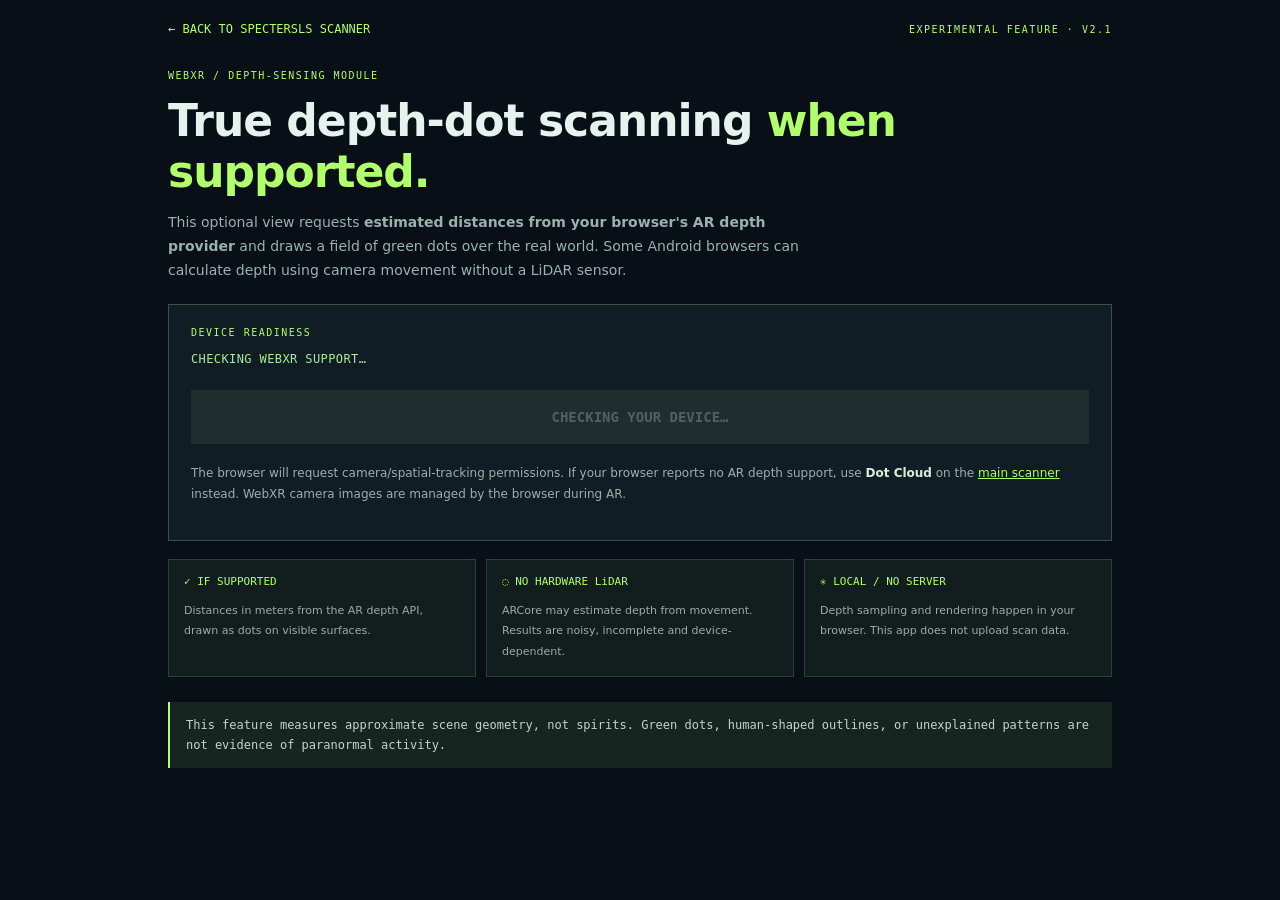
==== depth.html @ 1e39b48e "Add experimental depth-sensing screen and truthful device capability messaging" ====
<!doctype html>
<html lang="en">
<head>
<meta charset="utf-8"><meta name="viewport" content="width=device-width,initial-scale=1,viewport-fit=cover">
<meta name="theme-color" content="#090f17"><title>SpecterSLS · Experimental AR Depth</title>
<link rel="icon" href="./icon.svg"><link rel="stylesheet" href="./styles.css"><link rel="manifest" href="./manifest.webmanifest">
<style>
.depth-app{max-width:980px;margin:auto;padding:22px 18px 40px}.depth-nav{display:flex;align-items:center;justify-content:space-between;flex-wrap:wrap;gap:12px;margin-bottom:28px}.depth-nav a{color:#b1ff6b;font:12px var(--mono);text-decoration:none}.depth-head h1{font-size:clamp(26px,5vw,44px);letter-spacing:-1px;margin:12px 0}.depth-head p{color:#99b3ac;line-height:1.7;max-width:660px;font-size:14px}.depth-card{background:#111d24;border:1px solid #365148;padding:22px;margin-top:22px}.depth-status{font:12px var(--mono);letter-spacing:.4px;color:#a7ec9b;line-height:1.6}.depth-start{display:block;min-height:54px;border:0;background:#b1ff6b;color:#13200e;padding:0 30px;font:800 14px var(--mono);margin-top:20px;width:100%}.depth-start:disabled{background:#34413b;color:#a1b1ab}.depth-instructions{margin-top:19px;line-height:1.8;color:#9faea9;font-size:12px}.depth-instructions strong{color:#d9f0d8}.depth-explainer{display:grid;grid-template-columns:repeat(3,minmax(0,1fr));gap:10px;margin-top:18px}.depth-mini{border:1px solid #294237;padding:15px;background:#111e1d}.depth-mini strong{display:block;font:11px var(--mono);color:#b1ff6b;margin-bottom:11px}.depth-mini span{font-size:11px;color:#9baca9;line-height:1.6}.depth-hint{margin-top:25px;border-left:2px solid #b1ff6b;padding:13px 16px;background:#172521;font:12px/1.7 var(--mono);color:#c2d4cb}
#xrOverlay{position:fixed;inset:0;pointer-events:none;display:none;color:#b1ff6b}#xrOverlay.active{display:block}.xr-controls{pointer-events:auto;position:absolute;top:max(20px,env(safe-area-inset-top));left:14px;right:14px;display:flex;align-items:center;justify-content:space-between;gap:12px}.xr-panel{background:#06150edc;border:1px solid #87dc65;padding:12px;font:12px var(--mono);max-width:260px}.xr-panel strong,.xr-panel small{display:block}.xr-panel small{font:10px/1.6 var(--mono);color:#c5dfbd;margin-top:5px}#xrExit{min-height:46px;border:1px solid #b1ff6b;background:#0a271bdc;color:#d0ffc3;font:12px var(--mono);padding:0 14px}
#xrTip{position:absolute;bottom:max(22px,env(safe-area-inset-bottom));left:14px;right:14px;background:#0b1e16bf;border:1px solid #3d7043;padding:12px;text-align:center;font:11px/1.5 var(--mono)}
@media(max-width:650px){.depth-explainer{grid-template-columns:1fr}.depth-app{padding:18px 12px 30px}}
</style>
<script src="./depth.js" defer></script>
</head>
<body>
<main class="depth-app">
<nav class="depth-nav"><a href="./">← BACK TO SPECTERSLS SCANNER</a><span class="eyebrow">EXPERIMENTAL FEATURE · V2.1</span></nav>
<header class="depth-head">
<span class="eyebrow">WEBXR / DEPTH-SENSING MODULE</span>
<h1>True depth-dot scanning <span style="color:var(--lime)">when supported.</span></h1>
<p>This optional view requests <strong>estimated distances from your browser's AR depth provider</strong> and draws a field of green dots over the real world. Some Android browsers can calculate depth using camera movement without a LiDAR sensor.</p>
</header>
<section class="depth-card">
<div class="eyebrow">DEVICE READINESS</div>
<p class="depth-status" id="xrStatus" role="status">CHECKING WEBXR SUPPORT…</p>
<button id="xrStart" class="depth-start" type="button" disabled>CHECKING YOUR DEVICE…</button>
<p class="depth-instructions">The browser will request camera/spatial-tracking permissions. If your browser reports no AR depth support, use <strong>Dot Cloud</strong> on the <a href="./" style="color:var(--lime)">main scanner</a> instead. WebXR camera images are managed by the browser during AR.</p>
</section>
<div class="depth-explainer">
<div class="depth-mini"><strong>✓ IF SUPPORTED</strong><span>Distances in meters from the AR depth API, drawn as dots on visible surfaces.</span></div>
<div class="depth-mini"><strong>◌ NO HARDWARE LiDAR</strong><span>ARCore may estimate depth from movement. Results are noisy, incomplete and device-dependent.</span></div>
<div class="depth-mini"><strong>✳ LOCAL / NO SERVER</strong><span>Depth sampling and rendering happen in your browser. This app does not upload scan data.</span></div>
</div>
<div class="depth-hint">This feature measures approximate scene geometry, not spirits. Green dots, human-shaped outlines, or unexplained patterns are not evidence of paranormal activity.</div>
<canvas id="xrCanvas" hidden aria-hidden="true"></canvas>
</main>
<div id="xrOverlay" aria-live="off">
<div class="xr-controls"><div class="xr-panel"><strong>◉ REAL AR DEPTH</strong><small id="xrMetrics">WAITING FOR DEPTH MAP</small></div><button type="button" id="xrExit">EXIT AR</button></div>
<div id="xrTip">Slowly pan across the scene to help the AR system estimate distances.</div>
</div>
</body></html>
---- styles.css ----
:root{color-scheme:dark;--bg:#090f17;--card:#111c24;--card2:#16232a;--border:#2c3e43;--text:#e5f2ee;--soft:#98aaa9;--lime:#b1ff6b;--red:#f26e71;--mono:ui-monospace,SFMono-Regular,Consolas,monospace}
*{box-sizing:border-box}html,body{margin:0;min-height:100%;background:var(--bg);color:var(--text);font-family:Inter,system-ui,-apple-system,Segoe UI,sans-serif}button,input,textarea,select{font:inherit}button{cursor:pointer}button:disabled{opacity:.45;cursor:not-allowed}button:focus-visible,input:focus-visible,select:focus-visible{outline:2px solid var(--lime);outline-offset:3px}[hidden]{display:none!important}a{color:inherit}
.app-shell{max-width:1500px;margin:0 auto;padding:0 clamp(12px,3vw,36px)}
.header{height:83px;display:flex;justify-content:space-between;align-items:center;border-bottom:1px solid var(--border);gap:15px}
.brand{display:flex;align-items:center;gap:12px;text-decoration:none}.mark{height:41px;width:41px;border:1px solid var(--lime);display:grid;place-items:center;clip-path:polygon(12% 0,88% 0,100% 12%,100% 88%,88% 100%,12% 100%,0 88%,0 12%)}.mark-inner{height:17px;width:17px;border:2px solid var(--lime);border-radius:50%;position:relative}.mark-inner:after{content:"";position:absolute;inset:5px;background:var(--lime)}
.brand-stack{display:grid;gap:6px}.brand-name{font-size:21px;font-weight:900;letter-spacing:1.8px}.brand-name span{color:var(--lime)}.brand-name small{color:var(--soft);font:11px var(--mono)}.brand-tagline{font:9px var(--mono);color:var(--soft);letter-spacing:1.3px}
.header-meta{display:flex;align-items:center;gap:18px;font:10px var(--mono);letter-spacing:1px}.server-status{color:var(--lime)}.online-dot,.tiny-light{color:var(--lime)}.online-dot{display:inline-block;width:6px;height:6px;background:var(--lime);border-radius:50%;margin-right:7px}.head-build{color:#7d9294}.header-install{background:#213b24;color:var(--lime);border:1px solid #46754a;padding:8px 12px;font:10px var(--mono)}
.app-grid{display:grid;grid-template-columns:minmax(0,1.78fr) minmax(310px,.82fr);gap:24px;padding:29px 0 36px}.work,.sidebar{min-width:0}.work-head{display:flex;justify-content:space-between;align-items:center;gap:18px;margin-bottom:22px}.work-head h1{margin:9px 0 7px;font-size:clamp(24px,3vw,36px);letter-spacing:-1px}.work-head p{margin:0;color:var(--soft);font-size:12px;line-height:1.5}.eyebrow{color:var(--lime);font:10px var(--mono);letter-spacing:1.5px}.eyebrow-bar{display:inline-block;width:17px;height:1px;vertical-align:middle;background:var(--lime)}.crumb{color:#718789}.subtitle-icon{font-size:17px;color:var(--lime)}.work-head-status{display:grid;gap:10px;justify-items:end}.state-badge{border:1px solid var(--border);padding:9px 12px;font:11px var(--mono);letter-spacing:1px;color:var(--soft);white-space:nowrap}.state-badge i{height:7px;width:7px;display:inline-block;border-radius:50%;background:#839594;margin-right:6px}.state-badge.active{color:var(--lime);border-color:#537b47}.state-badge.active i{background:var(--lime)}.state-badge.recording{color:var(--red);border-color:var(--red)}.state-badge.recording i{background:var(--red)}.session-identifier{color:#839b9a;font:9px var(--mono);max-width:170px;overflow:hidden;text-overflow:ellipsis;white-space:nowrap}
.stage{height:clamp(360px,39vw,570px);position:relative;overflow:hidden;border:1px solid #416157;background:radial-gradient(circle at center,#14282a,#0a1118 65%);isolation:isolate}.stage video{display:none}.stage canvas{position:absolute;inset:0;width:100%;height:100%}.stage-grid{pointer-events:none;position:absolute;inset:0;background:repeating-linear-gradient(90deg,transparent 0 64px,#84a89810 65px),repeating-linear-gradient(0deg,transparent 0 64px,#84a89810 65px);opacity:.7}.stage-scan{position:absolute;z-index:1;inset:0;pointer-events:none;background:repeating-linear-gradient(0deg,transparent 0 3px,#00000015 4px)}.frame-edge{position:absolute;z-index:3;width:23px;height:23px;border-color:var(--lime);border-style:solid}.top-left{top:17px;left:17px;border-width:2px 0 0 2px}.top-right{top:17px;right:17px;border-width:2px 2px 0 0}.bottom-left{bottom:17px;left:17px;border-width:0 0 2px 2px}.bottom-right{bottom:17px;right:17px;border-width:0 2px 2px 0}.hud{position:absolute;z-index:4;left:32px;right:32px;display:flex;justify-content:space-between;align-items:center;gap:12px;font:10px var(--mono);text-shadow:0 1px 5px #000;color:#c3ffac}.hud-top{top:27px}.hud-bottom{bottom:26px;color:#bdcfbf}.hud-tag{display:flex;gap:8px;align-items:center}.hud-pipe{color:#7eaaa0}.red-led{display:inline-block;width:7px;height:7px;border-radius:50%;background:#537060}.state-badge.recording ~ .red-led,.red-led.recording{background:var(--red)}.square-signal{color:var(--lime)}.coord{color:#a4c49f}
.idle-art,.center-loading{position:absolute;z-index:3;inset:0;display:flex;align-items:center;justify-content:center;flex-direction:column;text-align:center;padding:30px}.scan-target{height:115px;width:115px;border:1px dashed #a8ed7a75;border-radius:50%;display:grid;place-items:center;margin-bottom:20px;box-shadow:0 0 0 17px #9acb6614,inset 0 0 0 13px #9acb6614}.target-core{font-size:42px;color:var(--lime)}.idle-title{font:600 15px var(--mono);letter-spacing:2px;color:var(--lime)}.idle-description{max-width:320px;font-size:12px;color:#a9bdb4;line-height:1.65;margin:13px 0}.idle-detail{font:9px var(--mono);color:#78968a;letter-spacing:1px}.center-loading{background:#0c1b20bd;gap:13px}.center-loading strong{font:600 14px var(--mono);color:var(--lime)}.center-loading small{font-size:12px;color:#b6cfc2}.loader{height:36px;width:36px;border:3px solid #324940;border-top-color:var(--lime);border-radius:50%;animation:spin .8s linear infinite}@keyframes spin{to{transform:rotate(360deg)}}.pose-notice{position:absolute;z-index:5;right:26px;top:72px;background:#182b24ef;border:1px solid #5b934b;padding:12px;display:flex;align-items:center;gap:10px}.pose-notice strong{display:block;font:11px var(--mono);color:var(--lime)}.pose-notice small{display:block;color:#a9c7b9;font-size:10px;margin-top:5px}.notice-ring{font-size:22px;color:var(--lime)}
.camera-dock{display:flex;gap:7px;margin:11px 0 15px}.camera-dock button{background:#142128;color:var(--text);border:1px solid var(--border);height:54px;font:600 10px var(--mono);letter-spacing:.6px}.action-start{flex:1;min-width:145px;background:var(--lime)!important;color:#112013!important;border-color:var(--lime)!important}.action-icon{font-size:18px;margin-right:10px}.dock-btn{min-width:77px;display:flex;flex-direction:column;align-items:center;justify-content:center;gap:4px}.dock-glyph{font-size:17px;color:var(--lime)}.dock-icon{width:45px;flex:none;font-size:19px!important}.camera-dock button:hover:not(:disabled){border-color:var(--lime)}.quick-preset{display:flex;align-items:center;gap:12px;color:#9bb1b0;font:9px var(--mono);letter-spacing:.9px;margin-bottom:17px}.preset-options{display:flex;gap:6px;flex-wrap:wrap}.preset{border:1px solid var(--border);padding:9px 11px;background:var(--card);color:#9fb6b1;font:10px var(--mono)}.preset.active{background:#203c25;color:var(--lime);border-color:#63974d}
.stat-grid{display:grid;grid-template-columns:repeat(4,minmax(0,1fr));background:var(--card);border:1px solid var(--border)}.stat{padding:17px 15px;border-right:1px solid var(--border)}.stat:last-child{border:0}.stat-heading{font:9px var(--mono);color:var(--soft);letter-spacing:.7px;display:flex;justify-content:space-between;gap:2px}.stat-glyph{color:var(--lime)}.stat-main{font:600 27px var(--mono);margin:12px 0 8px;white-space:nowrap}.stat-unit{font-size:12px;color:var(--lime);margin-left:4px}.stat-caption{font-size:10px;color:#7b9294}.facts{display:flex;gap:12px;margin-top:18px;color:#94aaa4;line-height:1.6;font-size:11px}.facts p{margin:0}.facts strong{color:#cde1d0}.facts-icon{border:1px solid var(--lime);border-radius:50%;font:12px var(--mono);width:19px;height:19px;flex:none;text-align:center;color:var(--lime)}
.sidebar{display:flex;flex-direction:column;gap:15px}.console-panel{border:1px solid var(--border);background:linear-gradient(140deg,#142029,#111a22)}.panel-title{display:flex;justify-content:space-between;gap:10px;padding:14px 16px;border-bottom:1px solid var(--border);font:700 11px var(--mono);letter-spacing:.75px}.panel-title em{color:var(--lime);font-style:normal;margin-right:9px}.panel-tag{color:#7d9690;font:9px var(--mono)}.panel-content{padding:17px}.label{display:block;color:#9cb3b0;font:10px var(--mono);letter-spacing:1px;margin-bottom:9px}.panel-content input[type=text],select,textarea{background:#0b141b;color:#d9ebe3;border:1px solid #3a4c50;border-radius:0;padding:11px;width:100%;min-width:0}textarea{resize:vertical}.session-meta{display:flex;justify-content:space-between;gap:8px;align-items:center;margin:13px 0 17px;color:#90a4a6;font:10px var(--mono)}.session-dot{width:6px;height:6px;background:var(--lime);display:inline-block;border-radius:50%;margin-right:7px}.session-meta button,.timeline-tools button,.timeline-actions button{border:1px solid #416641;background:#1b3424;color:var(--lime);padding:8px 11px;font:10px var(--mono)}.session-picker-wrap{border-top:1px solid var(--border);padding-top:14px}
.sound-head{display:flex;justify-content:space-between;align-items:center;gap:8px;color:#b2c4c0;font:10px var(--mono)}.sound-head small{font-size:9px;color:#708785}.sound-head strong{color:var(--lime);font-size:15px}.wave-canvas{width:100%;height:68px;background:#0d171d;border:1px solid var(--border);margin-top:12px;display:block}.meter-foot{display:flex;justify-content:space-between;font:9px var(--mono);color:#829b98;margin:8px 0 14px}.check-row{display:flex;justify-content:space-between;align-items:center;gap:14px;border-top:1px solid var(--border);padding:13px 0;font-size:11px;color:#d7e7df;cursor:pointer}.check-row b{font:600 10px var(--mono);letter-spacing:.5px}.check-row small{display:block;font-size:10px;color:#7a9691;margin-top:5px}.check-row input{height:18px;width:18px;accent-color:var(--lime);flex-shrink:0}
.timeline-panel{flex:1;display:flex;flex-direction:column;min-height:190px}.timeline-tools{display:flex;padding:11px;gap:7px;border-bottom:1px solid var(--border)}.timeline-tools select{flex:1;padding:9px;font-size:11px}.timeline{overflow:auto;max-height:280px;min-height:110px;flex:1}.timeline-empty{height:128px;display:flex;align-items:center;justify-content:center;flex-direction:column;gap:10px;color:#819b94}.timeline-empty span{font-size:25px;color:var(--lime)}.timeline-empty b{font:11px var(--mono)}.timeline-empty small{font-size:10px;text-align:center;padding:0 12px}.event{display:grid;grid-template-columns:20px minmax(0,1fr) auto;gap:9px;padding:12px 14px;border-bottom:1px solid var(--border)}.event-symbol{color:var(--lime)}.event-name{font-size:11px;font-weight:700}.event-note{font-size:10px;color:#91a69f;overflow-wrap:anywhere;margin-top:6px;line-height:1.5}.event-date{font:9px var(--mono);color:#8fa79a;white-space:nowrap}.timeline-actions{display:flex;gap:7px;flex-wrap:wrap;border-top:1px solid var(--border);padding:12px}.timeline-actions button{flex:1}.timeline-actions button:last-of-type{background:transparent;color:#a9b9b7;border-color:#3b4b50}
.settings-content .range-header{display:flex;justify-content:space-between;align-items:center;font:10px var(--mono);color:#aac0b8;margin:3px 0 10px}.range-header b{color:var(--lime)}.settings-content input[type=range]{width:100%;accent-color:var(--lime)}.range-caption{display:flex;justify-content:space-between;font:9px var(--mono);color:#6c8584}.speed-head{margin-top:20px!important}.diagnostics{display:grid;grid-template-columns:1fr 1fr;gap:12px;border-top:1px solid var(--border);padding-top:16px;font:10px var(--mono);color:#78958d}.diagnostics strong{text-align:right;color:var(--lime);font-weight:500}.privacy-foot{font:9px/1.6 var(--mono);color:#849e92;letter-spacing:.35px}.footer{display:flex;justify-content:space-between;gap:12px;padding:21px 0;border-top:1px solid var(--border);font:9px var(--mono);color:#748b8d;letter-spacing:.6px}
.mobile-nav{display:none}.modal-shade{position:fixed;z-index:30;inset:0;background:#000b;display:grid;place-items:center;padding:16px}.modal{width:min(480px,100%);background:#15232b;border:1px solid #668e61;padding:24px;box-shadow:0 30px 90px #0009}.modal-head{display:flex;justify-content:space-between;align-items:start;margin-bottom:22px}.modal-head h2{margin:8px 0;font-size:22px}.close-modal{background:transparent;border:1px solid var(--border);color:var(--text);padding:8px 11px}.modal-note-label{margin-top:18px}.modal-actions{display:flex;justify-content:flex-end;gap:8px;margin-top:19px}.modal-actions button{background:#1c3525;border:1px solid #567952;color:var(--lime);padding:12px;font:11px var(--mono)}.toast{position:fixed;z-index:40;bottom:28px;left:50%;transform:translate(-50%,20px);padding:13px 17px;max-width:90vw;text-align:center;border:1px solid #5e9c53;background:#1a3323;color:#e1fbd5;pointer-events:none;opacity:0;transition:.2s;font-size:12px}.toast.show{opacity:1;transform:translate(-50%,0)}.toast.error{border-color:var(--red);background:#3b2027;color:#ffd6d6}
@media(max-width:1090px){.app-grid{grid-template-columns:minmax(0,1.3fr) minmax(280px,.8fr);gap:16px}.camera-dock{flex-wrap:wrap}.stat{padding:14px 8px}.stat-main{font-size:23px}.dock-btn{min-width:63px}}
@media(max-width:780px){.app-grid{display:block}.mobile-nav{display:flex;gap:7px;padding:13px 0;border-bottom:1px solid var(--border)}.mobile-nav button{flex:1;padding:12px 4px;background:#101c24;color:#9ab0aa;border:1px solid var(--border);font-size:11px}.mobile-nav button.selected{color:var(--lime);border-color:#6a9c51;background:#1a3023}.app-grid[data-mobile-tab="scan"] .sidebar{display:none}.app-grid[data-mobile-tab="console"] .work,.app-grid[data-mobile-tab="settings"] .work{display:none}.app-grid[data-mobile-tab="settings"] .sidebar>.console-panel:not(.settings-panel),.app-grid[data-mobile-tab="settings"] .sidebar>.privacy-foot{display:none}.app-grid[data-mobile-tab="console"] .sidebar>.settings-panel{display:none}.stage{height:min(69vh,650px);min-height:350px}.header{height:72px}.header-meta .head-build{display:none}}
@media(max-width:480px){.brand-name{font-size:16px}.brand-tagline{font-size:8px}.mark{height:34px;width:34px}.header-meta{font-size:8px}.header-install{font-size:9px;padding:7px}.work-head{align-items:start}.work-head h1{font-size:24px}.work-head p{font-size:11px}.state-badge{font-size:9px;padding:7px}.session-identifier{max-width:90px;font-size:8px}.stage{height:min(65vh,570px)}.camera-dock{display:grid;grid-template-columns:1.7fr repeat(3,.77fr) repeat(3,36px)}.camera-dock button{height:48px;min-width:0}.action-start{min-width:0;font-size:9px!important}.action-icon{font-size:13px;margin-right:3px}.dock-btn{min-width:0}.dock-btn small{font-size:8px}.dock-glyph{font-size:14px}.dock-icon{width:auto;font-size:17px!important}.quick-preset{display:block}.preset-options{margin-top:9px}.preset{flex:1;padding:8px;font-size:9px}.stat-grid{grid-template-columns:1fr 1fr}.stat:nth-child(2){border-right:0}.stat:nth-child(-n+2){border-bottom:1px solid var(--border)}.stat-main{font-size:25px}.hud{left:28px;right:28px;font-size:8px}.idle-description{font-size:11px}.footer{font-size:8px}}
@media(prefers-reduced-motion:reduce){*{animation:none!important;transition:none!important}}


/* v2.1 optical dot-cloud controls */
.quick-preset{flex-wrap:wrap}
.dots-preset{border-color:#548453!important;color:#b9ff86!important}
.dots-preset.active{background:#b1ff6b!important;color:#10200c!important}
.depth-status-strip{border:1px solid #314943;background:#101e22;display:flex;gap:15px;align-items:center;justify-content:space-between;flex-wrap:wrap;padding:11px 14px;margin:4px 0 14px;font:10px var(--mono);color:#91b4a3}
.depth-status-strip strong{color:#b1ff6b;font-weight:600;margin-right:8px}
.depth-status-strip a{color:#beffa3;border-bottom:1px dotted #65985c;text-decoration:none;padding-bottom:3px}
.depth-status-strip a:hover{color:#fff}
.depth-status-strip #dotCount{font-weight:700;color:#edf7dc}
.settings-content input[type=range]{display:block;margin:4px 0 10px}
@media(max-width:530px){.depth-status-strip{flex-direction:column;align-items:flex-start;font-size:9px}.quick-preset .preset-options{width:100%}.quick-preset .preset-options button{flex:1 1 auto}}
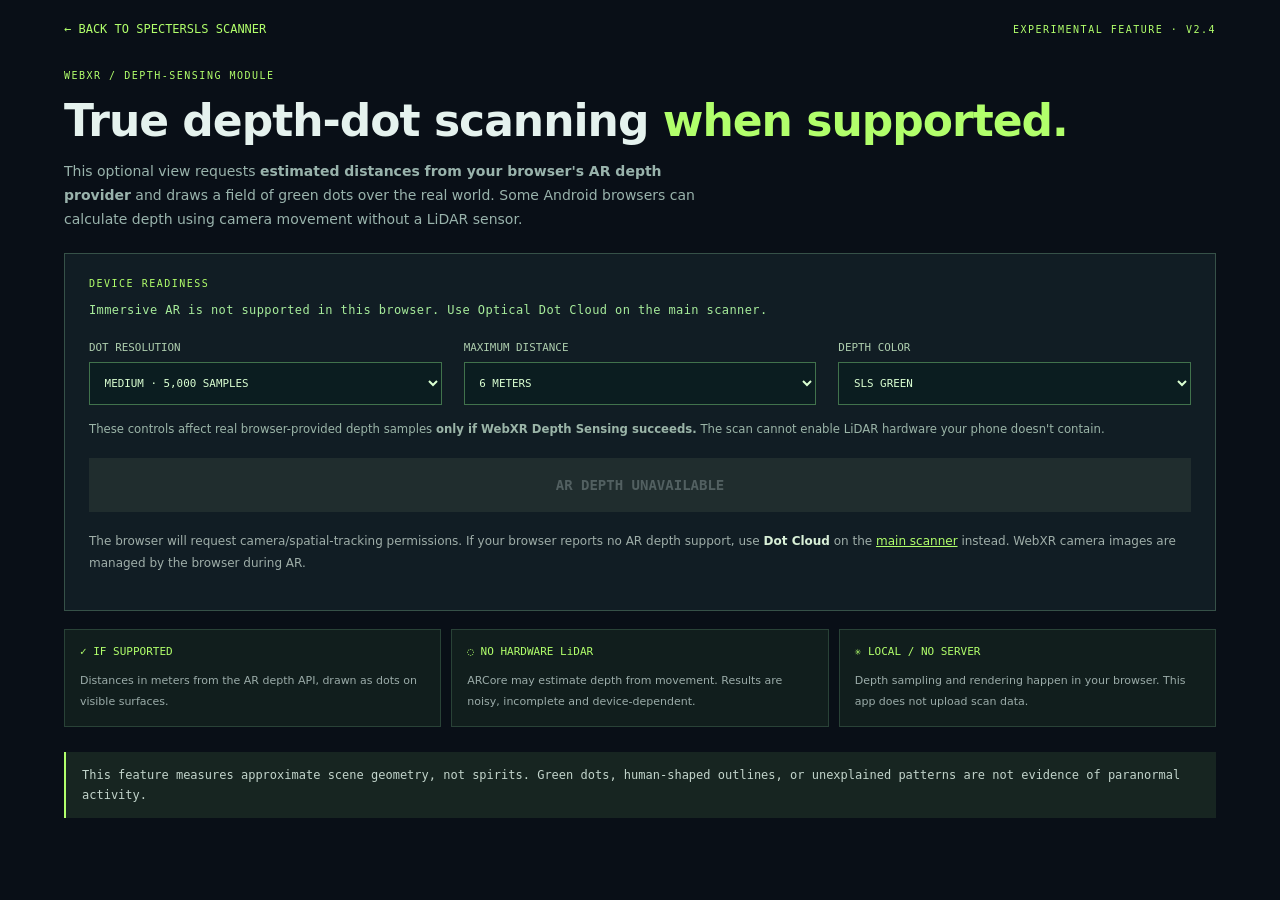
==== commit 820d45bf: "ui(depth): add real WebXR sample density, range and depth palette controls" ====
--- a/depth.html
+++ b/depth.html
@@ -9,12 +9,19 @@
 #xrOverlay{position:fixed;inset:0;pointer-events:none;display:none;color:#b1ff6b}#xrOverlay.active{display:block}.xr-controls{pointer-events:auto;position:absolute;top:max(20px,env(safe-area-inset-top));left:14px;right:14px;display:flex;align-items:center;justify-content:space-between;gap:12px}.xr-panel{background:#06150edc;border:1px solid #87dc65;padding:12px;font:12px var(--mono);max-width:260px}.xr-panel strong,.xr-panel small{display:block}.xr-panel small{font:10px/1.6 var(--mono);color:#c5dfbd;margin-top:5px}#xrExit{min-height:46px;border:1px solid #b1ff6b;background:#0a271bdc;color:#d0ffc3;font:12px var(--mono);padding:0 14px}
 #xrTip{position:absolute;bottom:max(22px,env(safe-area-inset-bottom));left:14px;right:14px;background:#0b1e16bf;border:1px solid #3d7043;padding:12px;text-align:center;font:11px/1.5 var(--mono)}
 @media(max-width:650px){.depth-explainer{grid-template-columns:1fr}.depth-app{padding:18px 12px 30px}}
+.ar-settings{display:grid;grid-template-columns:repeat(3,minmax(0,1fr));gap:2%;margin-block:1.25rem 1rem}
+.ar-settings label{display:flex;flex-direction:column;gap:.5rem;font:.68rem var(--mono);color:#aeceae}
+.ar-settings select{width:100%;min-width:0;min-height:2.7rem;background:#0b1d20;color:#daffd1;border:1px solid #41724c;padding-inline:3%}
+.ar-truth{font-size:.73rem;line-height:1.5;color:#9bb5a8}
+.depth-app{max-width:94%;width:94%;padding-inline:2%;min-height:100dvh}
+.depth-card{padding:clamp(.8rem,3vw,1.5rem)}
+@media(max-width:600px){.depth-app{max-width:100%;width:100%;padding:3%}.ar-settings{grid-template-columns:1fr;gap:.65rem}.depth-card{padding:4%}}
 </style>
 <script src="./depth.js" defer></script>
 </head>
 <body>
 <main class="depth-app">
-<nav class="depth-nav"><a href="./">← BACK TO SPECTERSLS SCANNER</a><span class="eyebrow">EXPERIMENTAL FEATURE · V2.1</span></nav>
+<nav class="depth-nav"><a href="./">← BACK TO SPECTERSLS SCANNER</a><span class="eyebrow">EXPERIMENTAL FEATURE · V2.4</span></nav>
 <header class="depth-head">
 <span class="eyebrow">WEBXR / DEPTH-SENSING MODULE</span>
 <h1>True depth-dot scanning <span style="color:var(--lime)">when supported.</span></h1>
@@ -23,6 +30,12 @@
 <section class="depth-card">
 <div class="eyebrow">DEVICE READINESS</div>
 <p class="depth-status" id="xrStatus" role="status">CHECKING WEBXR SUPPORT…</p>
+<div class="ar-settings" aria-label="Depth point cloud controls">
+ <label for="xrQuality">DOT RESOLUTION<select id="xrQuality"><option value="low">FAST · 2,000 SAMPLES</option><option value="medium" selected>MEDIUM · 5,000 SAMPLES</option><option value="high">HIGH · 8,000 SAMPLES</option></select></label>
+ <label for="xrRange">MAXIMUM DISTANCE<select id="xrRange"><option value="3">3 METERS</option><option value="6" selected>6 METERS</option><option value="12">12 METERS</option></select></label>
+ <label for="xrPalette">DEPTH COLOR<select id="xrPalette"><option value="green">SLS GREEN</option><option value="cyan">CYAN / BLUE</option><option value="thermal">THERMAL-STYLE</option></select></label>
+</div>
+<p class="ar-truth">These controls affect real browser-provided depth samples <strong>only if WebXR Depth Sensing succeeds.</strong> The scan cannot enable LiDAR hardware your phone doesn't contain.</p>
 <button id="xrStart" class="depth-start" type="button" disabled>CHECKING YOUR DEVICE…</button>
 <p class="depth-instructions">The browser will request camera/spatial-tracking permissions. If your browser reports no AR depth support, use <strong>Dot Cloud</strong> on the <a href="./" style="color:var(--lime)">main scanner</a> instead. WebXR camera images are managed by the browser during AR.</p>
 </section>
--- a/styles.css
+++ b/styles.css
@@ -33,3 +33,10 @@
 .depth-status-strip #dotCount{font-weight:700;color:#edf7dc}
 .settings-content input[type=range]{display:block;margin:4px 0 10px}
 @media(max-width:530px){.depth-status-strip{flex-direction:column;align-items:flex-start;font-size:9px}.quick-preset .preset-options{width:100%}.quick-preset .preset-options button{flex:1 1 auto}}
+
+
+.dot-actions{border:1px solid #35573f;border-top:0;background:#101f19;padding:10px 12px;display:flex;align-items:center;gap:8px;flex-wrap:wrap;margin-top:-14px;margin-bottom:14px}
+.dot-actions button{border:1px solid #486f46;background:#1a3124;color:#baff91;min-height:37px;padding:0 11px;font:10px var(--mono);letter-spacing:.2px}
+.dot-actions button:hover{border-color:var(--lime)}
+.dot-actions span{font:9px var(--mono);color:#86a89a;margin-left:auto}
+@media(max-width:500px){.dot-actions button{flex:1}.dot-actions span{width:100%;text-align:left;margin-left:0}}
